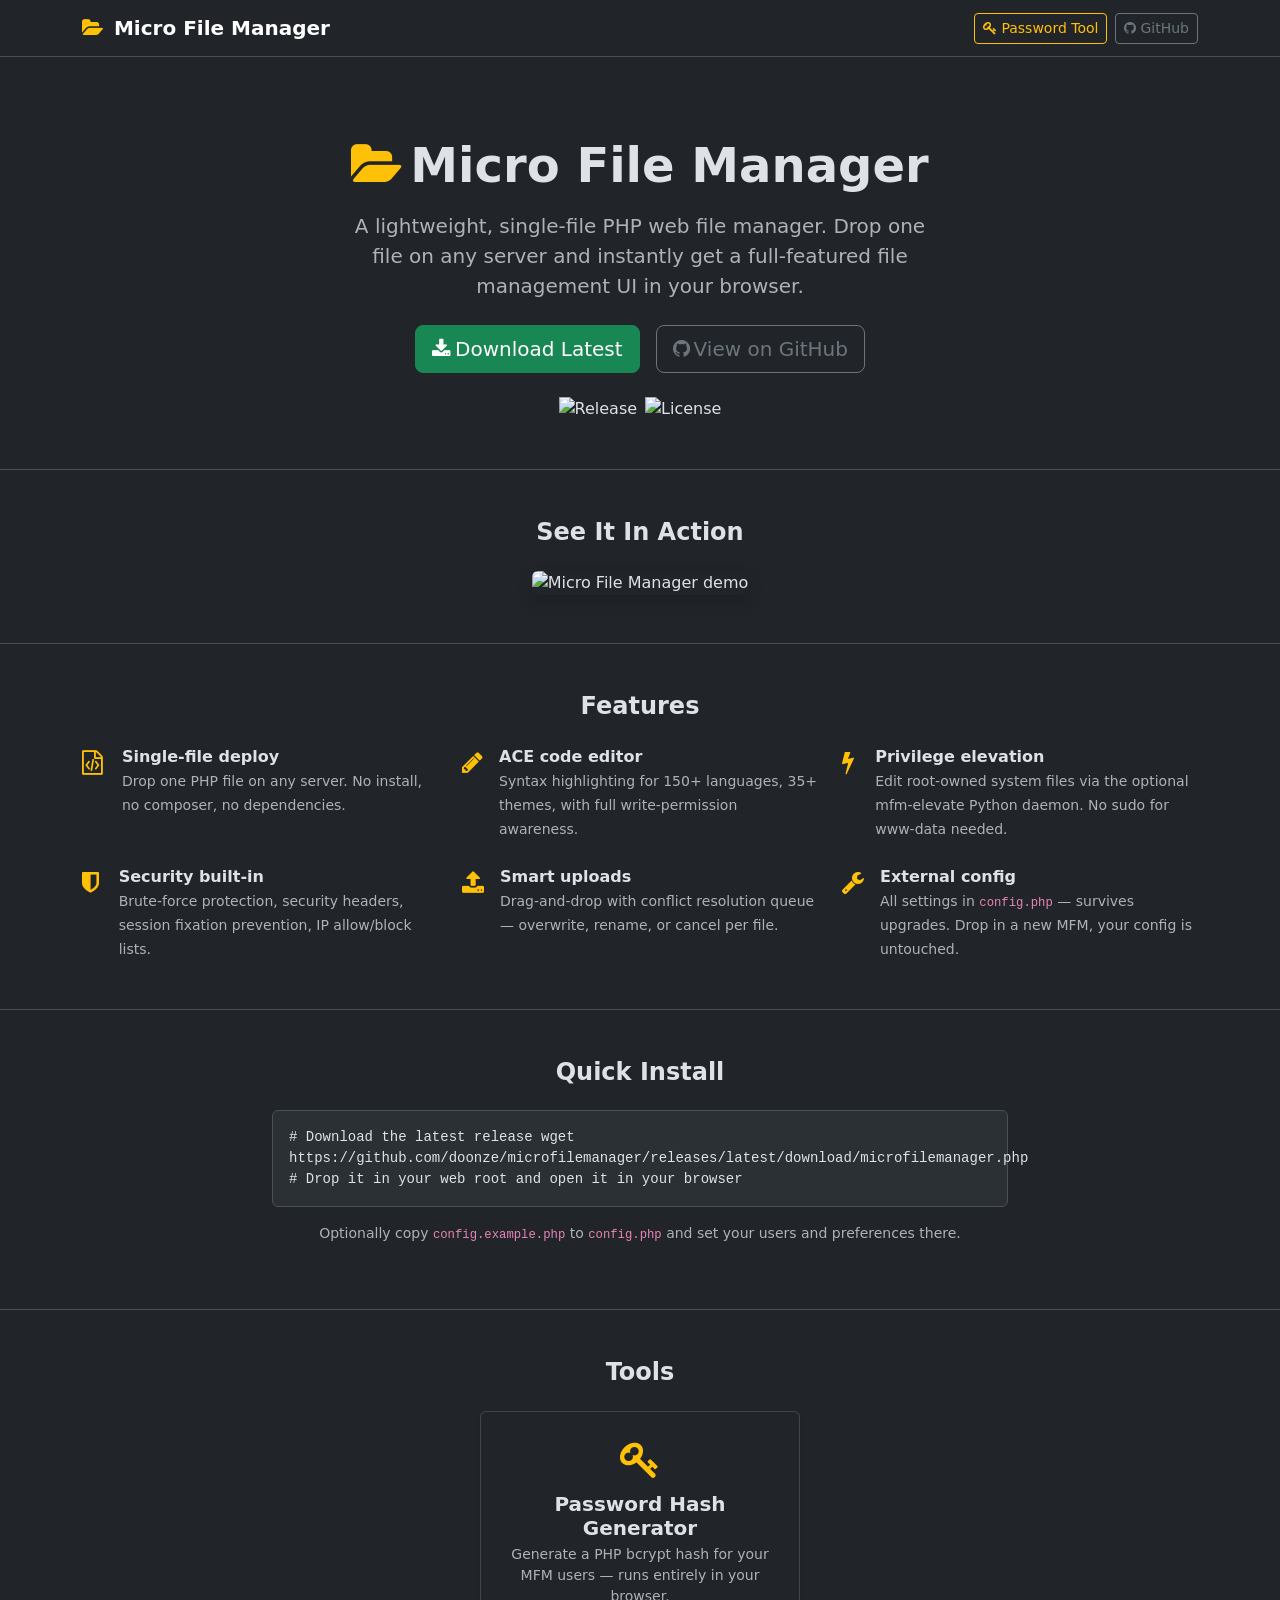
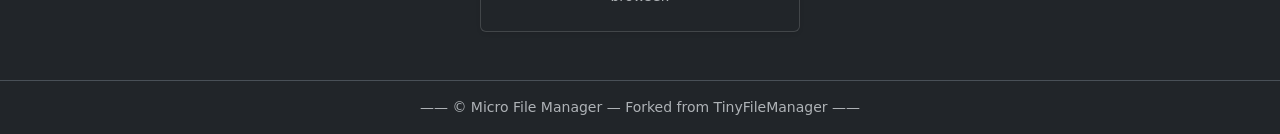
==== docs/index.html @ 460f4eba "feat: add docs/index.html landing page for GitHub Pages" ====
<!DOCTYPE html>
<html lang="en" data-bs-theme="dark">
<head>
    <meta charset="utf-8">
    <meta name="viewport" content="width=device-width, initial-scale=1">
    <meta name="description" content="Micro File Manager — a lightweight, single-file PHP web file manager.">
    <title>Micro File Manager</title>
    <link rel="stylesheet" href="https://cdnjs.cloudflare.com/ajax/libs/bootstrap/5.3.3/css/bootstrap.min.css" crossorigin="anonymous">
    <link rel="stylesheet" href="https://cdnjs.cloudflare.com/ajax/libs/font-awesome/4.7.0/css/font-awesome.min.css" crossorigin="anonymous">
    <style>
        body { min-height: 100vh; display: flex; flex-direction: column; }
        main { flex: 1; }
        .hero { padding: 5rem 0 3rem; }
        .feature-icon { font-size: 1.5rem; width: 2.5rem; }
        .code-block {
            background: var(--bs-tertiary-bg);
            border-radius: 6px;
            padding: 1rem;
            font-family: monospace;
            font-size: 0.875rem;
            border: 1px solid var(--bs-border-color);
        }
        footer a { text-decoration: none; }
        footer a:hover { text-decoration: underline; }
    </style>
</head>
<body>

<!-- Navbar -->
<nav class="navbar border-bottom">
    <div class="container">
        <span class="navbar-brand fw-bold">
            <i class="fa fa-folder-open text-warning me-1"></i>
            Micro File Manager
        </span>
        <div class="d-flex gap-2">
            <a href="pwd.html" class="btn btn-sm btn-outline-warning">
                <i class="fa fa-key me-1"></i>Password Tool
            </a>
            <a href="https://github.com/doonze/microfilemanager" class="btn btn-sm btn-outline-secondary" target="_blank">
                <i class="fa fa-github me-1"></i>GitHub
            </a>
        </div>
    </div>
</nav>

<!-- Hero -->
<main>
    <section class="hero text-center border-bottom">
        <div class="container">
            <h1 class="display-5 fw-bold mb-3">
                <i class="fa fa-folder-open text-warning me-2"></i>Micro File Manager
            </h1>
            <p class="lead text-body-secondary mb-4 mx-auto" style="max-width:600px;">
                A lightweight, single-file PHP web file manager. Drop one file on any server and instantly get a full-featured file management UI in your browser.
            </p>
            <div class="d-flex gap-3 justify-content-center flex-wrap mb-4">
                <a href="https://github.com/doonze/microfilemanager/releases/latest" class="btn btn-success btn-lg" target="_blank">
                    <i class="fa fa-download me-1"></i>Download Latest
                </a>
                <a href="https://github.com/doonze/microfilemanager" class="btn btn-outline-secondary btn-lg" target="_blank">
                    <i class="fa fa-github me-1"></i>View on GitHub
                </a>
            </div>
            <div class="d-flex gap-2 justify-content-center flex-wrap">
                <img src="https://img.shields.io/github/release/doonze/microfilemanager.svg?style=flat-square" alt="Release">
                <img src="https://img.shields.io/github/license/doonze/microfilemanager.svg?style=flat-square" alt="License">
            </div>
        </div>
    </section>

    <!-- Demo GIF -->
    <section class="py-5 border-bottom">
        <div class="container text-center">
            <h2 class="h4 fw-bold mb-4">See It In Action</h2>
            <img src="https://raw.githubusercontent.com/doonze/microfilemanager/master/screenshot.gif"
                 alt="Micro File Manager demo" class="img-fluid rounded shadow" style="max-width:800px;">
        </div>
    </section>

    <!-- Features -->
    <section class="py-5 border-bottom">
        <div class="container">
            <h2 class="h4 fw-bold text-center mb-4">Features</h2>
            <div class="row g-4">
                <div class="col-md-6 col-lg-4">
                    <div class="d-flex gap-3">
                        <div class="feature-icon text-warning"><i class="fa fa-file-code-o"></i></div>
                        <div><strong>Single-file deploy</strong><br><span class="text-body-secondary small">Drop one PHP file on any server. No install, no composer, no dependencies.</span></div>
                    </div>
                </div>
                <div class="col-md-6 col-lg-4">
                    <div class="d-flex gap-3">
                        <div class="feature-icon text-warning"><i class="fa fa-pencil"></i></div>
                        <div><strong>ACE code editor</strong><br><span class="text-body-secondary small">Syntax highlighting for 150+ languages, 35+ themes, with full write-permission awareness.</span></div>
                    </div>
                </div>
                <div class="col-md-6 col-lg-4">
                    <div class="d-flex gap-3">
                        <div class="feature-icon text-warning"><i class="fa fa-bolt"></i></div>
                        <div><strong>Privilege elevation</strong><br><span class="text-body-secondary small">Edit root-owned system files via the optional mfm-elevate Python daemon. No sudo for www-data needed.</span></div>
                    </div>
                </div>
                <div class="col-md-6 col-lg-4">
                    <div class="d-flex gap-3">
                        <div class="feature-icon text-warning"><i class="fa fa-shield"></i></div>
                        <div><strong>Security built-in</strong><br><span class="text-body-secondary small">Brute-force protection, security headers, session fixation prevention, IP allow/block lists.</span></div>
                    </div>
                </div>
                <div class="col-md-6 col-lg-4">
                    <div class="d-flex gap-3">
                        <div class="feature-icon text-warning"><i class="fa fa-upload"></i></div>
                        <div><strong>Smart uploads</strong><br><span class="text-body-secondary small">Drag-and-drop with conflict resolution queue — overwrite, rename, or cancel per file.</span></div>
                    </div>
                </div>
                <div class="col-md-6 col-lg-4">
                    <div class="d-flex gap-3">
                        <div class="feature-icon text-warning"><i class="fa fa-wrench"></i></div>
                        <div><strong>External config</strong><br><span class="text-body-secondary small">All settings in <code>config.php</code> — survives upgrades. Drop in a new MFM, your config is untouched.</span></div>
                    </div>
                </div>
            </div>
        </div>
    </section>

    <!-- Quick install -->
    <section class="py-5 border-bottom">
        <div class="container">
            <div class="row justify-content-center">
                <div class="col-lg-8">
                    <h2 class="h4 fw-bold text-center mb-4">Quick Install</h2>
                    <div class="code-block mb-3"># Download the latest release
wget https://github.com/doonze/microfilemanager/releases/latest/download/microfilemanager.php

# Drop it in your web root and open it in your browser</div>
                    <p class="text-body-secondary text-center small">
                        Optionally copy <code>config.example.php</code> to <code>config.php</code> and set your users and preferences there.
                    </p>
                </div>
            </div>
        </div>
    </section>

    <!-- Tools -->
    <section class="py-5">
        <div class="container text-center">
            <h2 class="h4 fw-bold mb-4">Tools</h2>
            <a href="pwd.html" class="card text-decoration-none d-inline-block p-4 shadow-sm" style="max-width:320px;">
                <div class="h1 mb-2"><i class="fa fa-key text-warning"></i></div>
                <h5 class="fw-bold mb-1">Password Hash Generator</h5>
                <p class="text-body-secondary small mb-0">Generate a PHP bcrypt hash for your MFM users — runs entirely in your browser.</p>
            </a>
        </div>
    </section>
</main>

<!-- Footer -->
<footer class="border-top py-3 text-center text-body-secondary small">
    &mdash;&mdash; &copy; <a href="https://github.com/doonze/microfilemanager" class="text-body-secondary" target="_blank">Micro File Manager</a>
    &mdash; Forked from <a href="https://github.com/prasathmani/tinyfilemanager" class="text-body-secondary" target="_blank">TinyFileManager</a> &mdash;&mdash;
</footer>

</body>
</html>
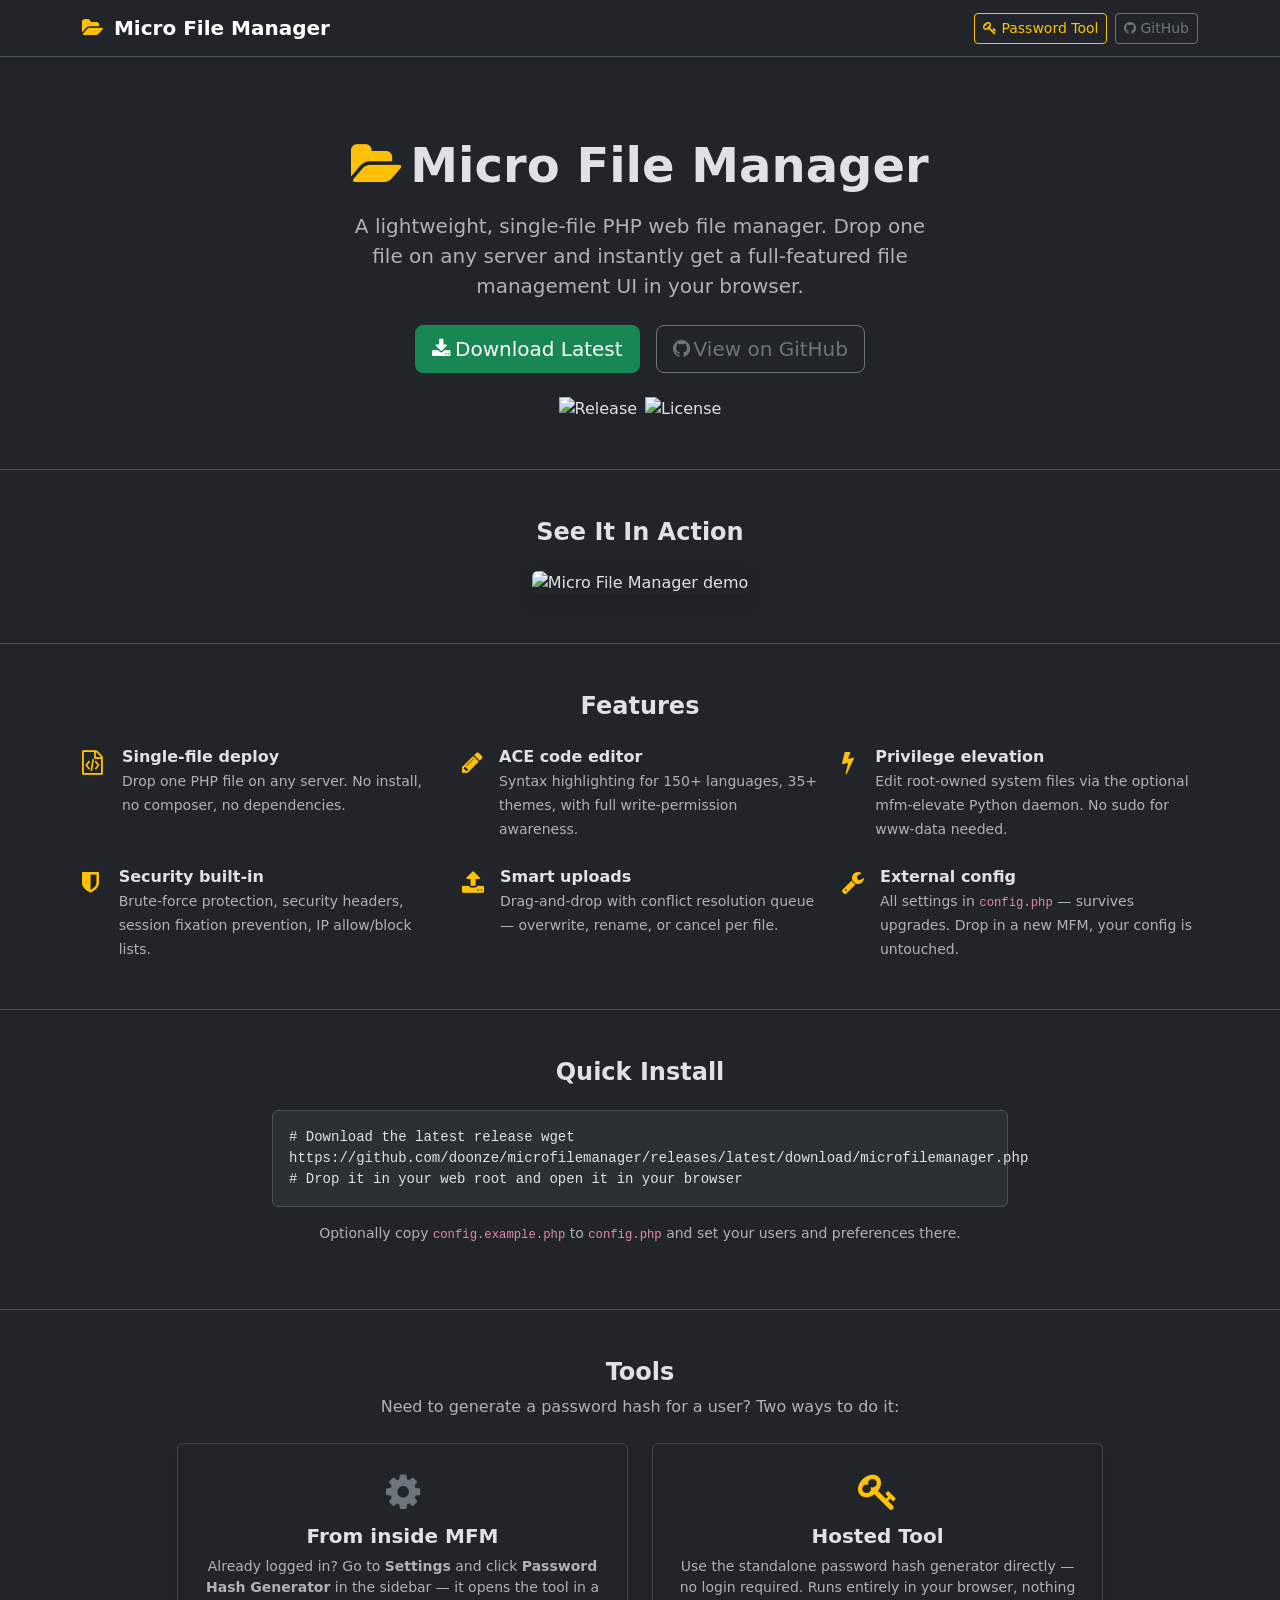
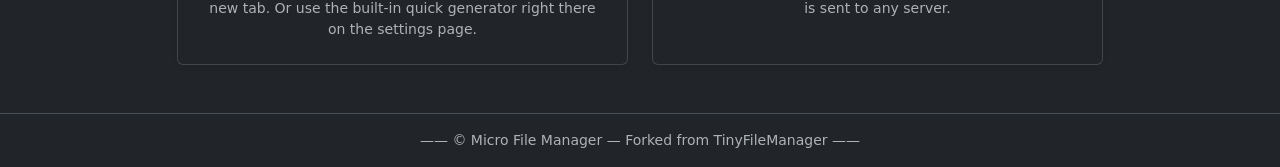
==== commit 2166abaa: "feat: add pwd tool link to settings sidebar; fix TFM links; update config.example and docs landing p" ====
--- a/docs/index.html
+++ b/docs/index.html
@@ -143,13 +143,32 @@
 
     <!-- Tools -->
     <section class="py-5">
-        <div class="container text-center">
-            <h2 class="h4 fw-bold mb-4">Tools</h2>
-            <a href="pwd.html" class="card text-decoration-none d-inline-block p-4 shadow-sm" style="max-width:320px;">
-                <div class="h1 mb-2"><i class="fa fa-key text-warning"></i></div>
-                <h5 class="fw-bold mb-1">Password Hash Generator</h5>
-                <p class="text-body-secondary small mb-0">Generate a PHP bcrypt hash for your MFM users — runs entirely in your browser.</p>
-            </a>
+        <div class="container">
+            <h2 class="h4 fw-bold text-center mb-2">Tools</h2>
+            <p class="text-center text-body-secondary mb-4">Need to generate a password hash for a user? Two ways to do it:</p>
+            <div class="row justify-content-center g-4">
+                <div class="col-md-5">
+                    <div class="card h-100 shadow-sm text-center p-4">
+                        <div class="h1 mb-2"><i class="fa fa-cog text-secondary"></i></div>
+                        <h5 class="fw-bold mb-2">From inside MFM</h5>
+                        <p class="text-body-secondary small mb-0">
+                            Already logged in? Go to <strong>Settings</strong> and click
+                            <strong>Password Hash Generator</strong> in the sidebar — it opens the tool in a new tab.
+                            Or use the built-in quick generator right there on the settings page.
+                        </p>
+                    </div>
+                </div>
+                <div class="col-md-5">
+                    <a href="pwd.html" class="card h-100 shadow-sm text-center p-4 text-decoration-none d-block">
+                        <div class="h1 mb-2"><i class="fa fa-key text-warning"></i></div>
+                        <h5 class="fw-bold mb-2">Hosted Tool</h5>
+                        <p class="text-body-secondary small mb-0">
+                            Use the standalone password hash generator directly — no login required.
+                            Runs entirely in your browser, nothing is sent to any server.
+                        </p>
+                    </a>
+                </div>
+            </div>
         </div>
     </section>
 </main>
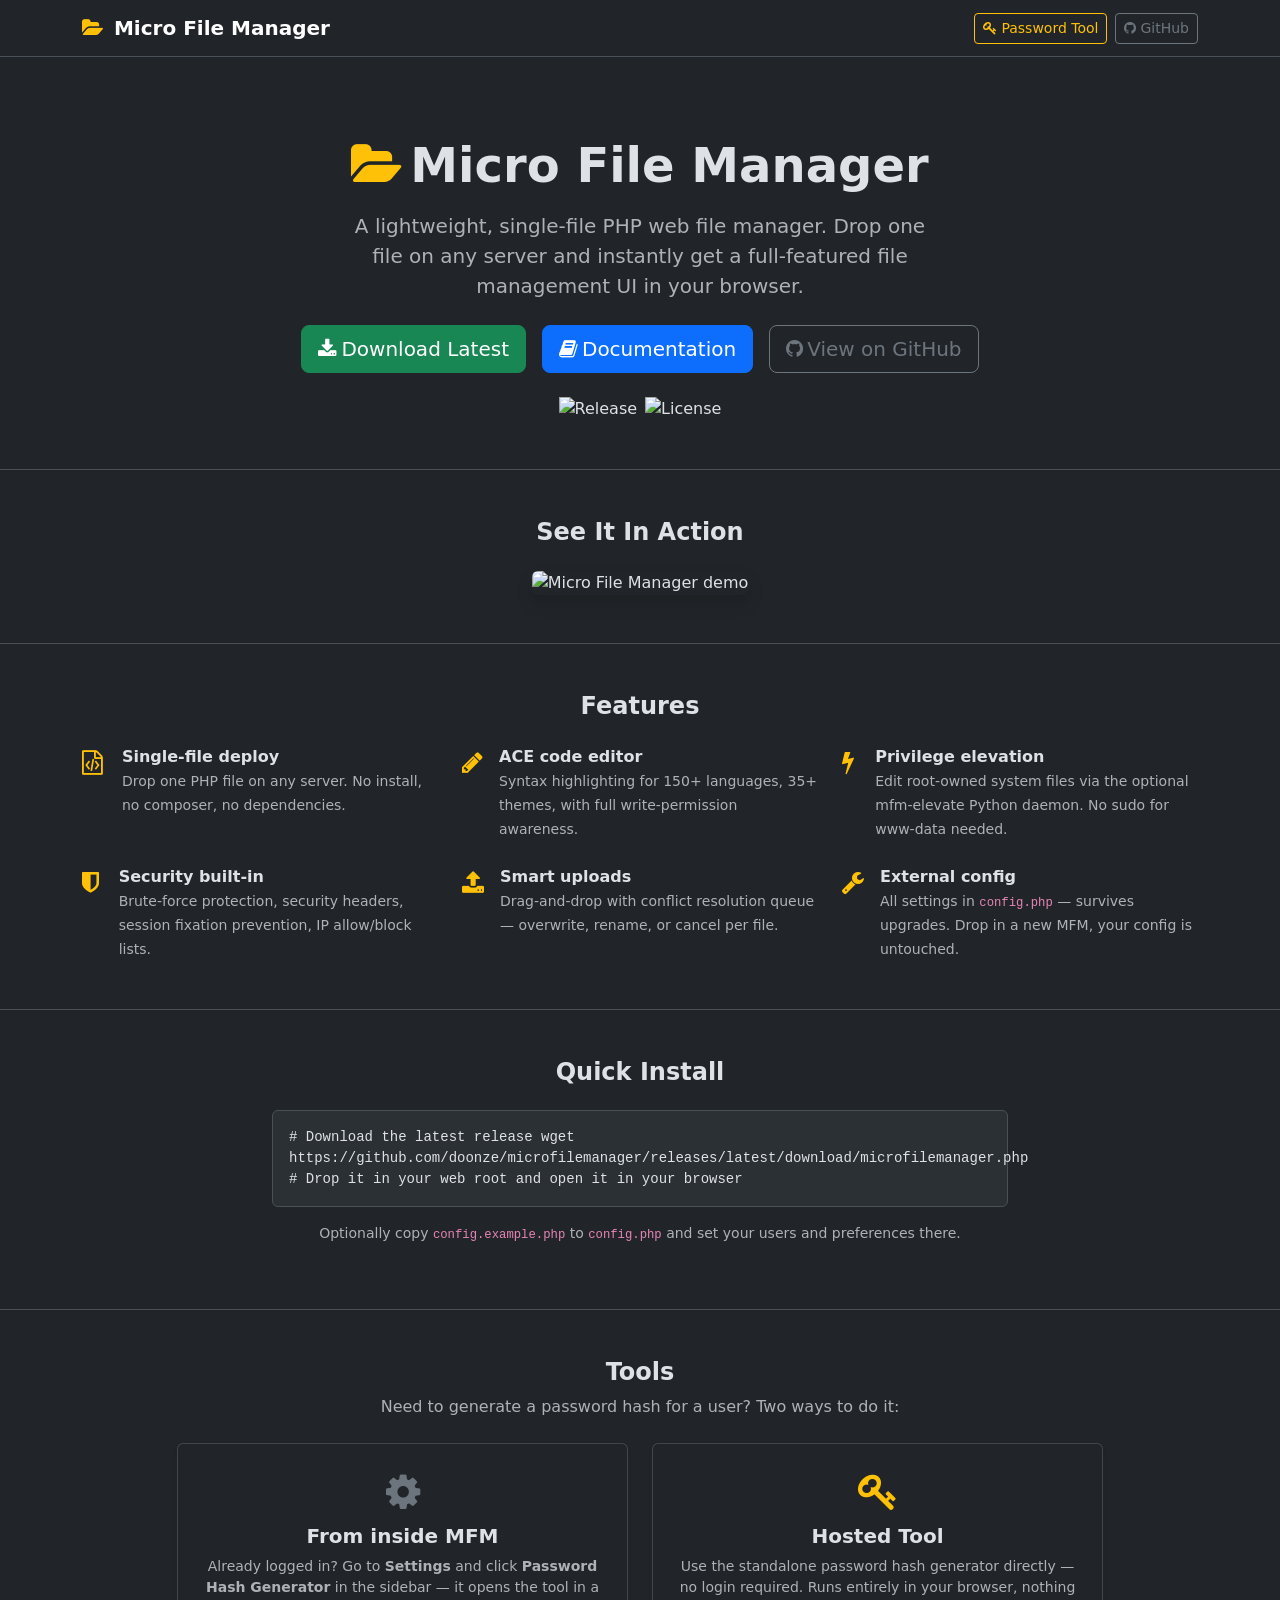
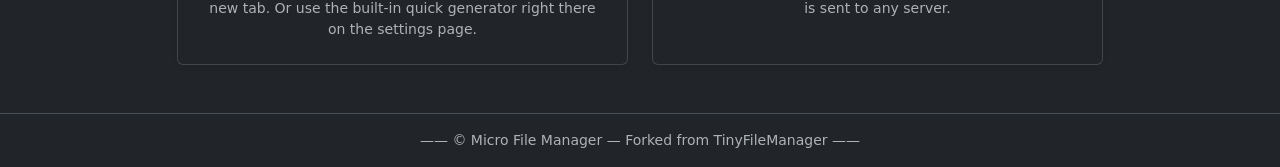
==== commit 8eb7f2c8: "feat: add Documentation button linking to wiki on Pages landing page" ====
--- a/docs/index.html
+++ b/docs/index.html
@@ -57,6 +57,9 @@
             <div class="d-flex gap-3 justify-content-center flex-wrap mb-4">
                 <a href="https://github.com/doonze/microfilemanager/releases/latest" class="btn btn-success btn-lg" target="_blank">
                     <i class="fa fa-download me-1"></i>Download Latest
+                </a>
+                <a href="https://github.com/doonze/microfilemanager/wiki" class="btn btn-primary btn-lg" target="_blank">
+                    <i class="fa fa-book me-1"></i>Documentation
                 </a>
                 <a href="https://github.com/doonze/microfilemanager" class="btn btn-outline-secondary btn-lg" target="_blank">
                     <i class="fa fa-github me-1"></i>View on GitHub
